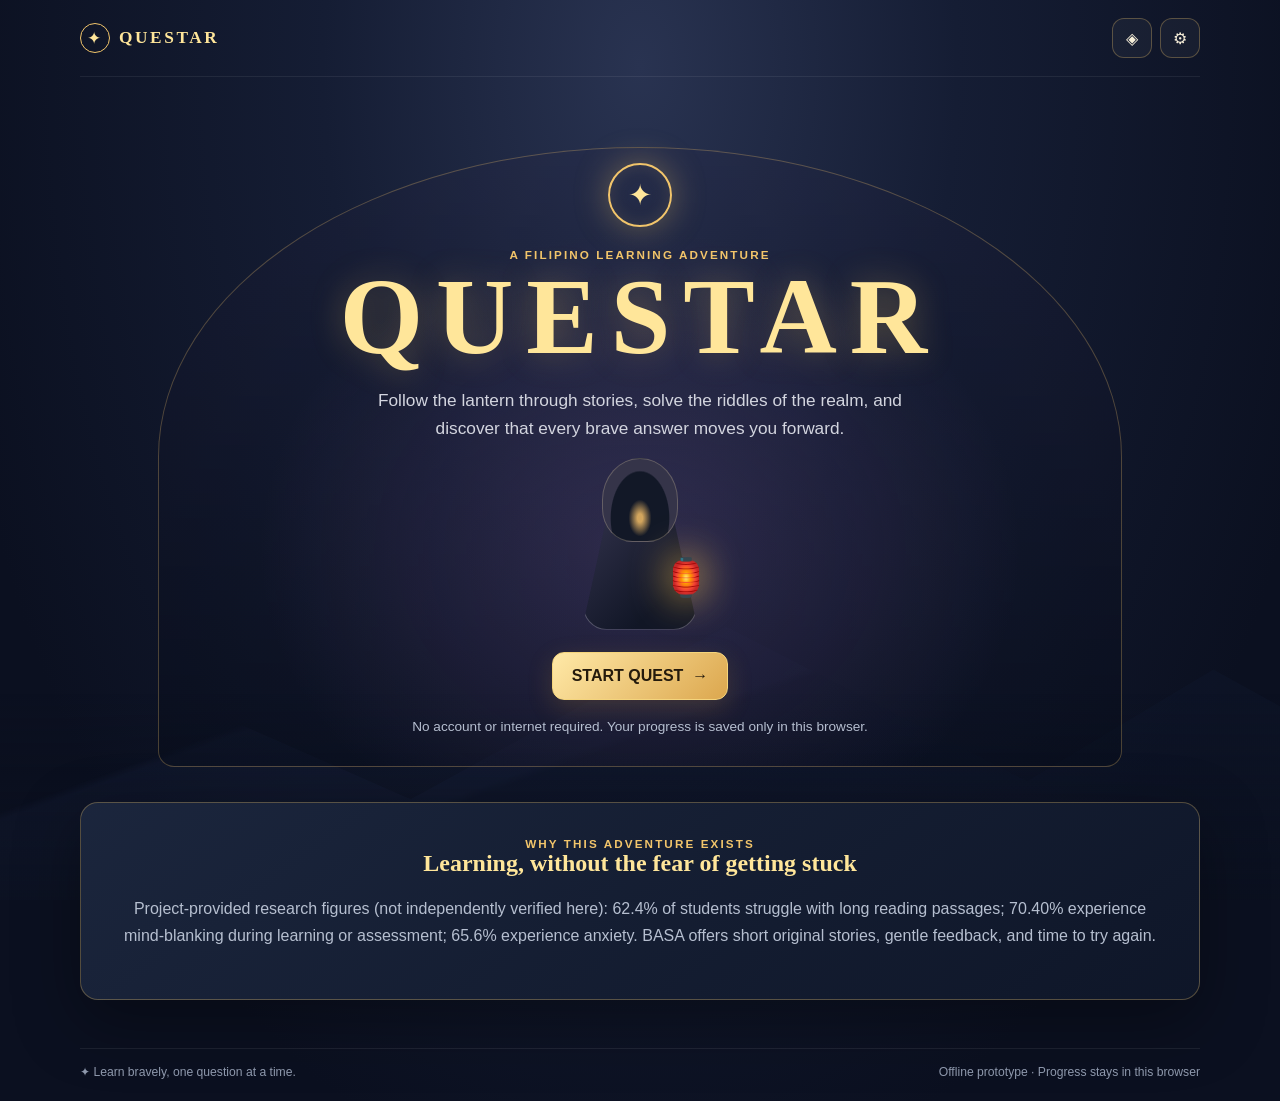
==== index.html @ 387931d2 "initial commit" ====
<!doctype html>
<html lang="en">
<head>
  <meta charset="utf-8">
  <meta name="viewport" content="width=device-width, initial-scale=1">
  <meta name="theme-color" content="#10172b">
  <meta name="description" content="QUESTAR is an offline-friendly fantasy learning adventure for reading and mathematics.">
  <title>QUESTAR — Learning Adventure</title>
  <link rel="stylesheet" href="style.css">
  <script src="script.js" defer></script>
</head>
<body>
  <div class="sky sky-one" aria-hidden="true"></div>
  <div class="sky sky-two" aria-hidden="true"></div>
  <div class="app-shell">
    <header class="topbar">
      <a class="brand" href="#" data-action="home" aria-label="QUESTAR home">
        <span class="brand-mark" aria-hidden="true">✦</span>
        <span>QUESTAR</span>
      </a>
      <div id="topbar-player" class="topbar-player" aria-live="polite"></div>
      <nav class="quick-nav" aria-label="Quick navigation">
        <button class="icon-button" type="button" data-action="nav-dashboard" aria-label="Progress dashboard" title="Progress">◈</button>
        <button class="icon-button" type="button" data-action="nav-settings" aria-label="Settings" title="Settings">⚙</button>
      </nav>
    </header>
    <main id="app-root" tabindex="-1" aria-live="polite"></main>
    <footer class="site-footer">
      <span>✦ Learn bravely, one question at a time.</span>
      <span>Offline prototype · Progress stays in this browser</span>
    </footer>
  </div>
</body>
</html>
---- style.css ----
:root {
  color-scheme: dark;
  --night: #0b1020;
  --navy: #121b31;
  --panel: rgba(20, 29, 49, .92);
  --panel-light: rgba(31, 43, 68, .88);
  --gold: #f2c56b;
  --gold-bright: #ffe69a;
  --gold-dark: #9f7131;
  --cream: #f7efd9;
  --muted: #b6bfd0;
  --teal: #72d6c1;
  --violet: #a795f5;
  --rose: #eea2aa;
  --line: rgba(242, 197, 107, .3);
  --radius: 18px;
  --shadow: 0 22px 65px rgba(0, 0, 0, .34);
  font-family: "DM Sans", "Segoe UI", sans-serif;
  background: var(--night);
  color: var(--cream);
  font-synthesis: none;
  text-rendering: optimizeLegibility;
}

* { box-sizing: border-box; }
html { min-width: 320px; min-height: 100%; background: var(--night); }
body { margin: 0; min-height: 100vh; overflow-x: hidden; background: radial-gradient(ellipse at 50% 6%, #293351 0, #151d34 35%, var(--night) 78%); }
button, input, select { font: inherit; }
button { color: inherit; }
button:focus-visible, a:focus-visible, input:focus-visible, select:focus-visible { outline: 3px solid var(--gold-bright); outline-offset: 3px; }
.sky { position: fixed; z-index: 0; pointer-events: none; inset: auto -6vw 0; height: 40vh; opacity: .42; }
.sky-one { background: linear-gradient(160deg, transparent 34%, #18213c 35% 51%, #10182d 52%); clip-path: polygon(0 75%, 18% 44%, 34% 72%, 56% 24%, 77% 67%, 90% 36%, 100% 58%, 100% 100%, 0 100%); }
.sky-two { height: 23vh; opacity: .53; background: linear-gradient(0deg, #090e1b 0, transparent); }
.app-shell { position: relative; z-index: 1; width: min(1120px, calc(100% - 36px)); min-height: 100vh; margin: auto; display: flex; flex-direction: column; }
.topbar { display: flex; align-items: center; justify-content: space-between; gap: 16px; padding: 18px 0; border-bottom: 1px solid rgba(255,255,255,.07); }
.brand { display: inline-flex; align-items: center; gap: 9px; color: var(--gold-bright); font: 800 1.08rem "Spectral", Georgia, serif; letter-spacing: .15em; text-decoration: none; }
.brand-mark { display: grid; place-items: center; width: 30px; height: 30px; border: 1px solid var(--gold); border-radius: 50%; color: var(--gold-bright); }
.topbar-player { margin-left: auto; color: var(--muted); font-size: .88rem; }
.topbar-player strong { color: var(--cream); }
.quick-nav { display: flex; gap: 8px; }
.icon-button { width: 40px; height: 40px; border: 1px solid var(--line); border-radius: 12px; background: rgba(255,255,255,.04); cursor: pointer; }
.icon-button:hover { background: rgba(242,197,107,.14); }
main { flex: 1; padding: 36px 0 48px; }
.site-footer { display: flex; justify-content: space-between; gap: 12px; padding: 16px 0 22px; color: #8e98ac; font-size: .76rem; border-top: 1px solid rgba(255,255,255,.07); }
.screen { animation: rise-in .35s ease both; }
@keyframes rise-in { from { opacity: 0; transform: translateY(8px); } to { opacity: 1; transform: translateY(0); } }
.eyebrow { color: var(--gold); font-size: .73rem; font-weight: 700; letter-spacing: .18em; text-transform: uppercase; }
h1, h2, h3, p { margin-top: 0; }
h1, h2, h3, .serif { font-family: "Spectral", Georgia, serif; }
h1 { margin-bottom: 12px; font-size: clamp(2.15rem, 6vw, 4.35rem); line-height: 1.05; color: var(--gold-bright); }
h2 { color: var(--gold-bright); }
h3 { margin-bottom: 7px; color: var(--cream); }
p { line-height: 1.65; }
.muted { color: var(--muted); }
.small { font-size: .85rem; }
.center { text-align: center; }
.gold { color: var(--gold-bright); }
.panel { border: 1px solid var(--line); border-radius: var(--radius); background: linear-gradient(145deg, rgba(28, 39, 62, .96), rgba(15, 23, 41, .96)); box-shadow: var(--shadow); }
.panel-pad { padding: clamp(20px, 4vw, 34px); }
.grid { display: grid; gap: 18px; }
.grid-two { grid-template-columns: repeat(2, minmax(0, 1fr)); }
.grid-three { grid-template-columns: repeat(3, minmax(0, 1fr)); }
.stack { display: grid; gap: 14px; }
.row { display: flex; align-items: center; gap: 12px; flex-wrap: wrap; }
.spread { justify-content: space-between; }
.actions { display: flex; justify-content: center; align-items: center; flex-wrap: wrap; gap: 12px; margin-top: 22px; }
.btn { display: inline-flex; min-height: 48px; align-items: center; justify-content: center; gap: 9px; padding: 12px 19px; border: 1px solid var(--line); border-radius: 12px; background: rgba(255,255,255,.06); color: var(--cream); font-weight: 700; text-decoration: none; cursor: pointer; transition: transform .16s ease, background .16s ease, border-color .16s ease; }
.btn:hover:not(:disabled) { transform: translateY(-2px); background: rgba(255,255,255,.11); border-color: var(--gold); }
.btn:active:not(:disabled) { transform: translateY(0); }
.btn:disabled { opacity: .48; cursor: not-allowed; }
.btn-primary { color: #241a0c; border-color: #f4d47c; background: linear-gradient(135deg, #ffe9a7, #dca74e); box-shadow: 0 8px 26px rgba(207, 151, 53, .2); }
.btn-primary:hover:not(:disabled) { background: linear-gradient(135deg, #fff1bd, #edbf66); }
.btn-quiet { border-color: transparent; background: transparent; color: var(--muted); }
.btn-danger { border-color: rgba(238,162,170,.45); color: #ffd1d5; }
.btn-small { min-height: 38px; padding: 8px 13px; font-size: .88rem; }
.field { display: grid; gap: 7px; text-align: left; }
.field label { color: var(--muted); font-size: .87rem; font-weight: 600; }
.field input, .field select { width: 100%; min-height: 46px; padding: 10px 12px; border: 1px solid rgba(255,255,255,.18); border-radius: 10px; background: #10182a; color: var(--cream); }
.field input::placeholder { color: #7e899e; }
.field-help { color: #95a0b4; font-size: .78rem; line-height: 1.5; }
.hero { position: relative; display: grid; min-height: 590px; place-items: center; overflow: hidden; padding: 50px 20px; text-align: center; }
.hero::before { content: ""; position: absolute; inset: 5% 7%; border: 1px solid rgba(242,197,107,.28); border-radius: 50% 50% 16px 16px; background: radial-gradient(ellipse at 50% 65%, rgba(119,87,152,.28), transparent 56%), linear-gradient(180deg, rgba(40,38,70,.2), rgba(6,11,23,.4)); }
.hero-content { position: relative; max-width: 700px; }
.hero-emblem { display: grid; place-items: center; width: 64px; height: 64px; margin: 0 auto 21px; border: 2px solid var(--gold); border-radius: 50%; color: var(--gold-bright); font-size: 1.8rem; box-shadow: 0 0 34px rgba(242,197,107,.35), inset 0 0 18px rgba(242,197,107,.12); }
.hero h1 { font-size: clamp(3.1rem, 11vw, 6.7rem); letter-spacing: .12em; text-shadow: 0 0 35px rgba(246,199,92,.3); }
.hero-subtitle { max-width: 560px; margin: 0 auto; color: #d3d5df; font-size: 1.08rem; }
.adventurer { position: relative; display: grid; place-items: center; width: 144px; height: 172px; margin: 15px auto 22px; }
.adventurer .cloak { position: absolute; bottom: 0; width: 116px; height: 132px; border: 1px solid rgba(193,187,209,.35); border-radius: 55% 55% 23% 23%; background: linear-gradient(135deg, #34344e, #111626 74%); clip-path: polygon(25% 0, 75% 0, 100% 100%, 0 100%); }
.adventurer .hood { position: absolute; top: 0; width: 76px; height: 84px; border: 1px solid rgba(210,192,161,.3); border-radius: 55% 55% 44% 44%; background: radial-gradient(ellipse at 50% 72%, #d2a55d 0 5%, #121827 22% 55%, #353449 57%); }
.adventurer .lantern { position: absolute; z-index: 2; right: 3px; bottom: 31px; font-size: 2.3rem; filter: drop-shadow(0 0 20px #ffc753); animation: lantern-pulse 2.5s ease-in-out infinite; }
@keyframes lantern-pulse { 50% { filter: drop-shadow(0 0 32px #ffcf69); transform: translateY(-3px); } }
.stats-strip { display: grid; grid-template-columns: repeat(3, minmax(0, 1fr)); gap: 12px; margin-top: 24px; }
.stat-card { padding: 16px; border: 1px solid rgba(255,255,255,.1); border-radius: 13px; background: rgba(9,15,28,.53); }
.stat-card strong { display: block; color: var(--gold-bright); font: 700 1.35rem "Spectral", Georgia, serif; }
.stat-card span { color: var(--muted); font-size: .78rem; }
.card { position: relative; padding: 22px; border: 1px solid var(--line); border-radius: var(--radius); background: linear-gradient(145deg, rgba(29,40,64,.96), rgba(15,22,39,.96)); box-shadow: 0 14px 40px rgba(0,0,0,.2); }
.card-icon { font-size: 2rem; }
.card p { margin-bottom: 0; color: var(--muted); font-size: .92rem; }
.tile { width: 100%; text-align: left; cursor: pointer; transition: transform .16s ease, border-color .16s ease; }
.tile:hover { transform: translateY(-3px); border-color: var(--gold); }
.avatar-picker { display: flex; gap: 10px; flex-wrap: wrap; }
.avatar-option { width: 50px; height: 50px; border: 1px solid var(--line); border-radius: 14px; background: rgba(255,255,255,.06); font-size: 1.6rem; cursor: pointer; }
.avatar-option[aria-pressed="true"] { border-color: var(--gold-bright); background: rgba(242,197,107,.18); box-shadow: 0 0 0 2px rgba(242,197,107,.12); }
.choice-grid { display: grid; grid-template-columns: repeat(2, minmax(0, 1fr)); gap: 12px; margin-top: 20px; }
.choice-button { min-height: 60px; padding: 14px; border: 1px solid rgba(242,197,107,.28); border-radius: 13px; background: rgba(14,22,39,.88); color: var(--cream); text-align: left; cursor: pointer; }
.choice-button:hover:not(:disabled) { border-color: var(--gold); background: rgba(242,197,107,.1); }
.choice-button[aria-pressed="true"] { border-color: var(--gold-bright); background: rgba(242,197,107,.15); }
.choice-button.correct { border-color: var(--teal); background: rgba(114,214,193,.12); }
.choice-button.incorrect { border-color: var(--rose); background: rgba(238,162,170,.09); }
.battle-arena { display: grid; grid-template-columns: 1fr minmax(220px, 1.2fr) 1fr; align-items: center; gap: 18px; min-height: 185px; margin: 18px 0; padding: 20px; overflow: hidden; border: 1px solid rgba(167,149,245,.25); border-radius: 16px; background: radial-gradient(ellipse at 50% 100%, rgba(102,74,129,.35), transparent 65%), linear-gradient(180deg, rgba(12,17,34,.5), rgba(8,12,24,.6)); }
.creature { text-align: center; }
.creature-icon { display: block; font-size: clamp(3rem, 8vw, 5rem); filter: drop-shadow(0 0 18px rgba(167,149,245,.24)); }
.creature-name { display: block; margin-top: 5px; color: var(--muted); font-size: .8rem; }
.versus { color: var(--gold); font-size: .72rem; font-weight: 700; letter-spacing: .15em; text-align: center; }
.meter { height: 11px; overflow: hidden; border: 1px solid rgba(255,255,255,.12); border-radius: 99px; background: rgba(0,0,0,.4); }
.meter > span { display: block; height: 100%; border-radius: inherit; background: linear-gradient(90deg, #63cdb6, #d7ed9b); transition: width .4s ease; }
.meter-label { display: flex; justify-content: space-between; margin: 7px 0 5px; color: var(--muted); font-size: .78rem; }
.question { margin: 17px 0 7px; color: var(--cream); font: 600 clamp(1.35rem, 4vw, 2rem) "Spectral", Georgia, serif; text-align: center; }
.story-text { padding: 22px; border-left: 3px solid var(--gold); border-radius: 0 13px 13px 0; background: rgba(9,15,28,.65); color: #e7e1d5; font: 1.04rem/1.82 "DM Sans", sans-serif; white-space: pre-line; }
.notice { padding: 13px 15px; border: 1px solid rgba(114,214,193,.35); border-radius: 12px; background: rgba(114,214,193,.08); color: #c9f3e8; }
.notice.warm { border-color: rgba(242,197,107,.35); background: rgba(242,197,107,.08); color: #f6e5bb; }
.notice.support { border-color: rgba(167,149,245,.4); background: rgba(167,149,245,.09); color: #ddd5ff; }
.notice.error { border-color: rgba(238,162,170,.35); background: rgba(238,162,170,.08); color: #ffd4d8; }
.progress-track { height: 10px; overflow: hidden; border-radius: 100px; background: rgba(255,255,255,.09); }
.progress-track span { display: block; height: 100%; border-radius: inherit; background: linear-gradient(90deg, #68cdb5, #eac46d); }
.progress-row { display: grid; grid-template-columns: 105px 1fr 44px; align-items: center; gap: 12px; color: var(--muted); font-size: .86rem; }
.badge { display: inline-flex; align-items: center; gap: 6px; padding: 6px 10px; border: 1px solid var(--line); border-radius: 999px; color: var(--gold-bright); font-size: .8rem; }
.list-row { display: flex; align-items: center; gap: 12px; padding: 13px 0; border-bottom: 1px solid rgba(255,255,255,.08); }
.list-row:last-child { border-bottom: 0; }
.rank { width: 30px; color: var(--gold); font-weight: 800; }
.push { margin-left: auto; }
.feedback { margin-top: 16px; }
.timer { color: var(--gold-bright); font: 700 1.15rem "Spectral", Georgia, serif; }
.hero-glow { color: var(--gold-bright); text-shadow: 0 0 22px rgba(255,213,104,.45); }
.victory-panel { position: relative; overflow: hidden; background: radial-gradient(ellipse at 50% 0, rgba(214,157,60,.2), transparent 52%), linear-gradient(145deg, rgba(39,42,58,.97), rgba(15,22,39,.97)); }
.victory-panel::before { content: "✦  ·  ✧  ·  ✦"; position: absolute; top: 24px; right: 7%; color: rgba(255,220,133,.25); font-size: 1.4rem; letter-spacing: .45em; animation: lantern-pulse 3s ease-in-out infinite; pointer-events: none; }
.field-grid { display: grid; grid-template-columns: repeat(2, minmax(0, 1fr)); gap: 16px; }
.check-line { display: flex; align-items: center; gap: 9px; color: var(--muted); }
.check-line input { accent-color: var(--gold); width: 18px; height: 18px; }
.divider { height: 1px; margin: 22px 0; background: rgba(255,255,255,.1); }
.large-text { font-size: 112%; }
.large-text .story-text { font-size: 1.15rem; }
.no-animations *, .no-animations *::before, .no-animations *::after { animation-duration: .01ms !important; animation-iteration-count: 1 !important; scroll-behavior: auto !important; transition-duration: .01ms !important; }
.toast { position: fixed; z-index: 20; right: 20px; bottom: 20px; max-width: min(380px, calc(100vw - 40px)); padding: 13px 16px; border: 1px solid var(--line); border-radius: 12px; background: #1b2942; color: var(--cream); box-shadow: var(--shadow); animation: rise-in .2s ease both; }
.toast[hidden] { display: none; }

@media (max-width: 760px) {
  .app-shell { width: min(100% - 24px, 620px); }
  main { padding: 25px 0 36px; }
  .grid-three { grid-template-columns: 1fr; }
  .hero { min-height: 540px; }
  .battle-arena { grid-template-columns: 1fr 1fr; }
  .battle-arena .versus { grid-column: 1 / -1; grid-row: 2; }
  .battle-arena .creature:nth-child(3) { grid-column: 2; grid-row: 1; }
  .battle-arena .creature:nth-child(1) { grid-column: 1; grid-row: 1; }
}
@media (max-width: 520px) {
  .app-shell { width: calc(100% - 20px); }
  .topbar { gap: 8px; padding: 13px 0; }
  .brand { font-size: .9rem; letter-spacing: .1em; }
  .brand-mark { width: 27px; height: 27px; }
  .topbar-player { font-size: .75rem; }
  .quick-nav { gap: 5px; }
  .icon-button { width: 36px; height: 36px; }
  .grid-two, .choice-grid, .field-grid, .stats-strip { grid-template-columns: 1fr; }
  .hero { min-height: 500px; padding: 30px 12px; }
  .hero::before { inset-inline: 1%; }
  .panel-pad { padding: 19px; }
  .card { padding: 18px; }
  .story-text { padding: 17px; font-size: .97rem; }
  .progress-row { grid-template-columns: 82px 1fr 36px; gap: 8px; font-size: .78rem; }
  .site-footer { flex-direction: column; text-align: center; }
  .actions .btn { flex: 1 1 150px; }
}
@media (prefers-reduced-motion: reduce) {
  *, *::before, *::after { scroll-behavior: auto !important; animation-duration: .01ms !important; animation-iteration-count: 1 !important; transition-duration: .01ms !important; }
}
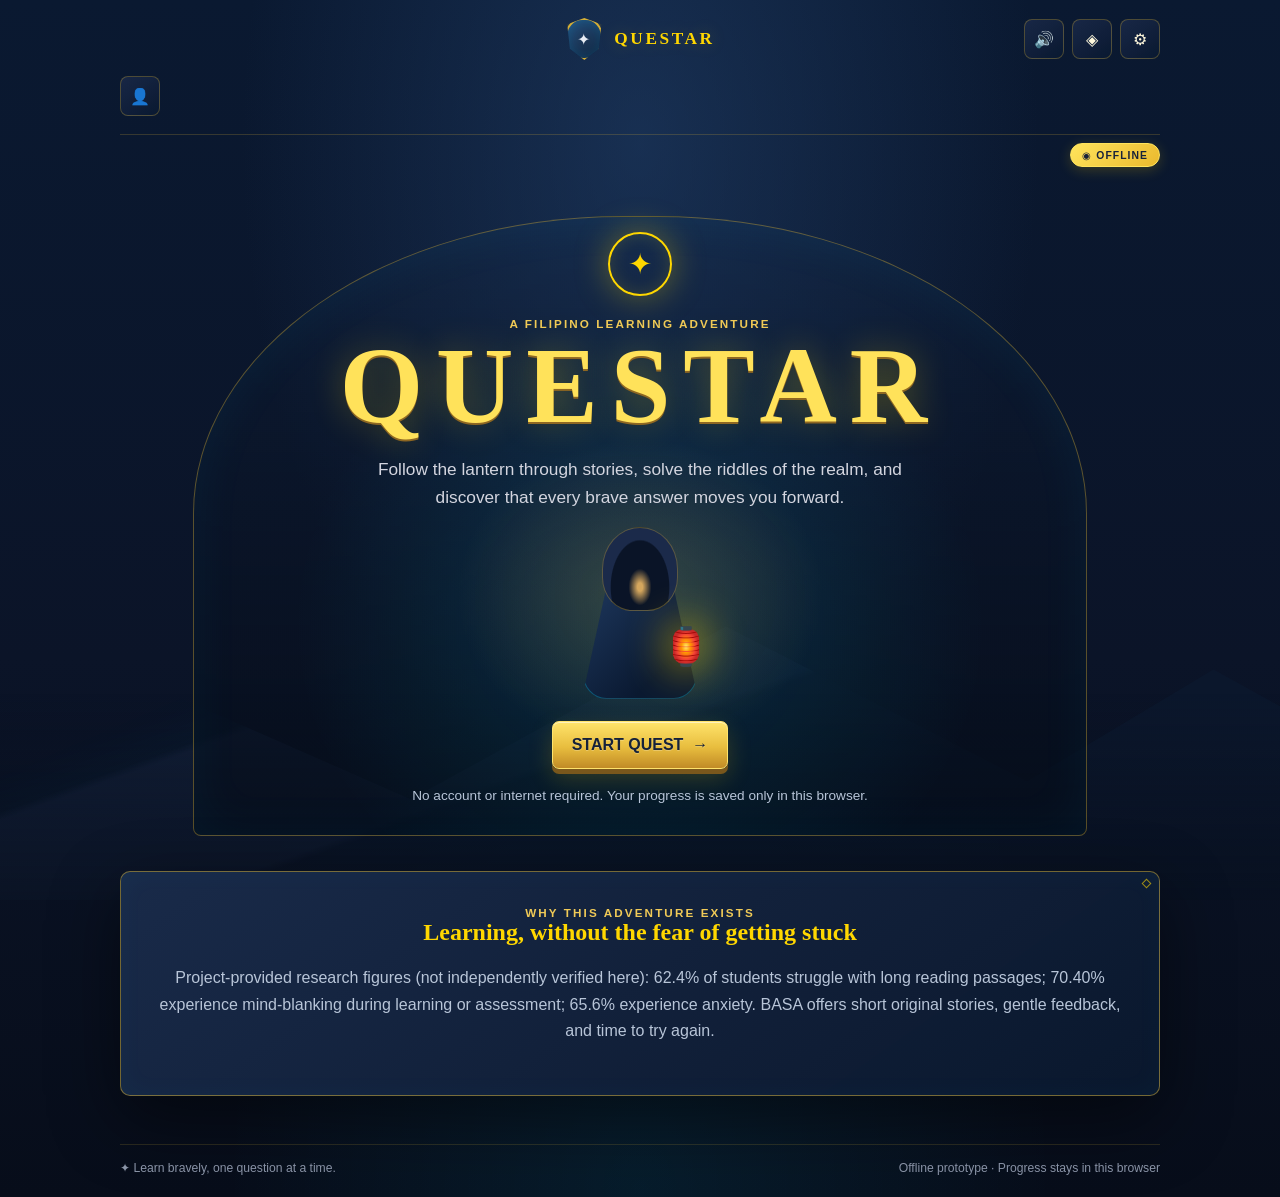
==== commit e51a5b79: "account.html account.js admiin.css admin.js index.html README.md reset-password.html reset-password," ====
--- a/index.html
+++ b/index.html
@@ -19,7 +19,9 @@
         <span>QUESTAR</span>
       </a>
       <div id="topbar-player" class="topbar-player" aria-live="polite"></div>
+      <a class="icon-button account-link" href="account.html" aria-label="Student account" title="Student account">👤</a>
       <nav class="quick-nav" aria-label="Quick navigation">
+        <button class="icon-button sound-toggle" type="button" data-action="toggle-sound" aria-label="Mute sound effects" title="Sound effects">🔊</button>
         <button class="icon-button" type="button" data-action="nav-dashboard" aria-label="Progress dashboard" title="Progress">◈</button>
         <button class="icon-button" type="button" data-action="nav-settings" aria-label="Settings" title="Settings">⚙</button>
       </nav>
@@ -30,5 +32,7 @@
       <span>Offline prototype · Progress stays in this browser</span>
     </footer>
   </div>
+  <script src="supabase-config.js"></script>
+  <script type="module" src="student-session.js"></script>
 </body>
 </html>
--- a/style.css
+++ b/style.css
@@ -1,20 +1,20 @@
 :root {
   color-scheme: dark;
-  --night: #0b1020;
-  --navy: #121b31;
-  --panel: rgba(20, 29, 49, .92);
-  --panel-light: rgba(31, 43, 68, .88);
-  --gold: #f2c56b;
-  --gold-bright: #ffe69a;
-  --gold-dark: #9f7131;
-  --cream: #f7efd9;
-  --muted: #b6bfd0;
-  --teal: #72d6c1;
+  --night: #0a1931;
+  --navy: #1b2a4a;
+  --panel: rgba(16, 29, 53, .94);
+  --panel-light: rgba(27, 42, 74, .9);
+  --gold: #d4af37;
+  --gold-bright: #ffd700;
+  --gold-dark: #8d6c20;
+  --cream: #fff8dc;
+  --muted: #b8c5d8;
+  --teal: #00d4ff;
   --violet: #a795f5;
-  --rose: #eea2aa;
-  --line: rgba(242, 197, 107, .3);
-  --radius: 18px;
-  --shadow: 0 22px 65px rgba(0, 0, 0, .34);
+  --rose: #ff777d;
+  --line: rgba(212, 175, 55, .4);
+  --radius: 10px;
+  --shadow: 0 24px 70px rgba(0, 0, 0, .48);
   font-family: "DM Sans", "Segoe UI", sans-serif;
   background: var(--night);
   color: var(--cream);
@@ -175,3 +175,207 @@
 @media (prefers-reduced-motion: reduce) {
   *, *::before, *::after { scroll-behavior: auto !important; animation-duration: .01ms !important; animation-iteration-count: 1 !important; transition-duration: .01ms !important; }
 }
+
+body {
+  background:
+    radial-gradient(ellipse at 50% 12%, rgba(35, 67, 111, .55), transparent 44%),
+    radial-gradient(ellipse at 50% 100%, rgba(0, 212, 255, .08), transparent 46%),
+    linear-gradient(180deg, #0a1931 0%, #0b1428 55%, #070d1a 100%);
+}
+
+.sky { opacity: .58; }
+.sky-one {
+  background: linear-gradient(160deg, transparent 34%, #172743 35% 51%, #0d1a31 52%);
+  filter: drop-shadow(0 -14px 28px rgba(0, 212, 255, .07));
+}
+.sky-two { background: linear-gradient(0deg, #070d1a 0, transparent); }
+.app-shell { width: min(1040px, calc(100% - 36px)); }
+
+.topbar {
+  position: relative;
+  display: grid;
+  grid-template-columns: 1fr auto 1fr;
+  min-height: 76px;
+  border-bottom-color: rgba(212, 175, 55, .22);
+}
+.brand { grid-column: 2; grid-row: 1; gap: 11px; color: var(--gold-bright); text-shadow: 0 0 18px rgba(255, 215, 0, .24); }
+.brand-mark {
+  width: 38px;
+  height: 42px;
+  border: 2px solid var(--gold);
+  border-radius: 45% 45% 48% 48%;
+  clip-path: polygon(50% 0, 95% 15%, 88% 73%, 50% 100%, 12% 73%, 5% 15%);
+  background: linear-gradient(145deg, #244c7a, #10213d);
+  box-shadow: 0 0 18px rgba(255, 215, 0, .25), inset 0 0 13px rgba(0, 212, 255, .17);
+  color: #e8edf5;
+  font-size: 1rem;
+}
+.topbar-player { grid-column: 1; grid-row: 1; margin: 0; }
+.quick-nav { grid-column: 3; grid-row: 1; justify-self: end; }
+.icon-button {
+  border-color: rgba(212, 175, 55, .32);
+  border-radius: 8px;
+  background: linear-gradient(145deg, rgba(27, 42, 74, .85), rgba(10, 25, 49, .92));
+}
+.icon-button:hover { background: rgba(255, 215, 0, .14); }
+.topbar::after {
+  position: absolute;
+  top: calc(100% + 9px);
+  right: 0;
+  z-index: 3;
+  padding: 5px 11px;
+  border: 1px solid #ffe45c;
+  border-radius: 999px;
+  background: linear-gradient(135deg, #ffe45c, #eab92e);
+  box-shadow: 0 3px 14px rgba(255, 215, 0, .2);
+  color: #17213a;
+  content: "◉  OFFLINE";
+  font-size: .65rem;
+  font-weight: 900;
+  letter-spacing: .1em;
+}
+
+main { padding-top: 47px; }
+.site-footer { border-top-color: rgba(212, 175, 55, .18); }
+h1 { color: #ffe25a; text-shadow: 0 2px 0 #8e6722, 0 0 24px rgba(255, 215, 0, .18); }
+h2 { color: var(--gold-bright); }
+.eyebrow { color: #f0ca57; }
+
+.panel,
+.card {
+  position: relative;
+  overflow: hidden;
+  border: 1px solid rgba(212, 175, 55, .52);
+  border-radius: var(--radius);
+  background:
+    linear-gradient(145deg, rgba(25, 43, 74, .96), rgba(10, 23, 44, .97)),
+    var(--panel);
+  box-shadow: inset 0 0 28px rgba(0, 212, 255, .035), var(--shadow);
+}
+.panel::before,
+.card::before {
+  position: absolute;
+  top: 8px;
+  right: 9px;
+  color: rgba(255, 215, 0, .6);
+  width: 5px;
+  height: 5px;
+  border: 1px solid rgba(255, 215, 0, .6);
+  content: "";
+  transform: rotate(45deg);
+  pointer-events: none;
+}
+.card { border-color: rgba(212, 175, 55, .34); }
+.tile:hover { border-color: var(--gold-bright); box-shadow: 0 16px 42px rgba(0, 0, 0, .38), 0 0 20px rgba(255, 215, 0, .08); }
+.stat-card {
+  border-color: rgba(212, 175, 55, .24);
+  border-radius: 8px;
+  background: rgba(6, 16, 32, .66);
+}
+.badge {
+  border-radius: 5px;
+  background: rgba(10, 25, 49, .68);
+}
+
+.btn {
+  border-color: rgba(212, 175, 55, .4);
+  border-radius: 7px;
+  background: linear-gradient(145deg, rgba(27, 42, 74, .96), rgba(13, 27, 50, .98));
+}
+.btn-primary {
+  border: 1px solid #ffe36b;
+  background: linear-gradient(180deg, #ffe46b 0%, #e8bd3e 55%, #c18b26 100%);
+  box-shadow: 0 5px 0 #79571c, 0 9px 24px rgba(255, 215, 0, .19), inset 0 1px rgba(255, 255, 255, .55);
+  color: #15213a;
+  text-shadow: 0 1px rgba(255, 255, 255, .24);
+}
+.btn-primary:hover:not(:disabled) {
+  background: linear-gradient(180deg, #fff2a1 0%, #f5d365 55%, #d7a336 100%);
+  box-shadow: 0 5px 0 #79571c, 0 0 28px rgba(255, 215, 0, .36);
+}
+.btn:active:not(:disabled) { box-shadow: none; }
+.btn-quiet { background: transparent; }
+
+.hero { min-height: 610px; }
+.hero::before {
+  border-color: rgba(212, 175, 55, .4);
+  border-radius: 48% 48% 8px 8px;
+  background:
+    radial-gradient(ellipse at 50% 61%, rgba(255, 190, 64, .18), transparent 29%),
+    radial-gradient(ellipse at 50% 66%, rgba(0, 212, 255, .12), transparent 55%),
+    linear-gradient(180deg, rgba(25, 48, 82, .18), rgba(5, 12, 24, .67));
+  box-shadow: inset 0 0 52px rgba(0, 212, 255, .06);
+}
+.hero-emblem {
+  border-color: var(--gold-bright);
+  color: var(--gold-bright);
+  box-shadow: 0 0 34px rgba(255, 215, 0, .35), inset 0 0 18px rgba(255, 215, 0, .14);
+}
+.hero h1 { text-shadow: 0 2px 0 #8e6722, 0 0 35px rgba(255, 215, 0, .3); }
+.adventurer .cloak {
+  border-color: rgba(0, 212, 255, .3);
+  background: linear-gradient(135deg, #203b62, #0a1931 74%);
+}
+.adventurer .hood {
+  border-color: rgba(212, 175, 55, .35);
+  background: radial-gradient(ellipse at 50% 72%, #d4a65d 0 5%, #0a1427 22% 55%, #1b2a4a 57%);
+}
+.adventurer .lantern { filter: drop-shadow(0 0 22px #ffd700); }
+
+.choice-button {
+  min-height: 60px;
+  border-color: rgba(212, 175, 55, .34);
+  border-radius: 7px;
+  background: linear-gradient(145deg, rgba(23, 40, 69, .94), rgba(10, 23, 44, .97));
+}
+.choice-button:hover:not(:disabled),
+.choice-button[aria-pressed="true"] { border-color: var(--gold-bright); background: rgba(255, 215, 0, .1); }
+.choice-button.correct { border-color: #69d6a5; background: rgba(70, 190, 130, .12); }
+.choice-button.incorrect { border-color: #ff3b3b; background: rgba(255, 59, 59, .1); }
+
+.battle-arena {
+  border-color: rgba(0, 212, 255, .28);
+  border-radius: 8px;
+  background:
+    radial-gradient(ellipse at 50% 100%, rgba(0, 212, 255, .14), transparent 62%),
+    radial-gradient(ellipse at 50% 10%, rgba(88, 59, 119, .23), transparent 60%),
+    linear-gradient(180deg, rgba(8, 18, 35, .72), rgba(5, 12, 24, .83));
+}
+.creature-icon { filter: drop-shadow(0 0 18px rgba(0, 212, 255, .42)); }
+.versus { color: var(--gold-bright); }
+.meter { border-color: rgba(255, 255, 255, .15); border-radius: 4px; }
+.meter > span { background: linear-gradient(90deg, #ff3b3b, #ff8b55); }
+.story-text {
+  border-left-color: var(--gold-bright);
+  background: linear-gradient(145deg, rgba(6, 16, 32, .8), rgba(12, 25, 46, .74));
+  color: #f4edd8;
+}
+.progress-track { border-radius: 4px; background: rgba(4, 12, 24, .85); }
+.progress-track span { background: linear-gradient(90deg, #d4af37, #ffd700); }
+.victory-panel { background: radial-gradient(ellipse at 50% 0, rgba(255, 215, 0, .2), transparent 52%), linear-gradient(145deg, rgba(27, 42, 74, .97), rgba(10, 23, 44, .97)); }
+
+@media (max-width: 760px) {
+  .app-shell { width: min(100% - 24px, 620px); }
+}
+@media (max-width: 520px) {
+  .topbar { min-height: 66px; grid-template-columns: 1fr auto 1fr; }
+  .brand { gap: 7px; font-size: .84rem; }
+  .brand-mark { width: 30px; height: 34px; }
+  .topbar-player { max-width: 100%; overflow: hidden; white-space: nowrap; text-overflow: ellipsis; font-size: .68rem; }
+  .icon-button { width: 34px; height: 34px; }
+  main { padding-top: 43px; }
+  .hero { min-height: 520px; }
+  .site-footer { border-top-color: rgba(212, 175, 55, .18); }
+}
+
+.sound-toggle { font-size: 1rem; }
+.field input[type="range"] {
+  min-height: 28px;
+  padding: 0;
+  border: 0;
+  background: transparent;
+  accent-color: var(--gold-bright);
+  cursor: pointer;
+}
+.audio-volume-grid { margin-top: 2px; }
+.account-link { display: grid; place-items: center; color: var(--cream); text-decoration: none; }
